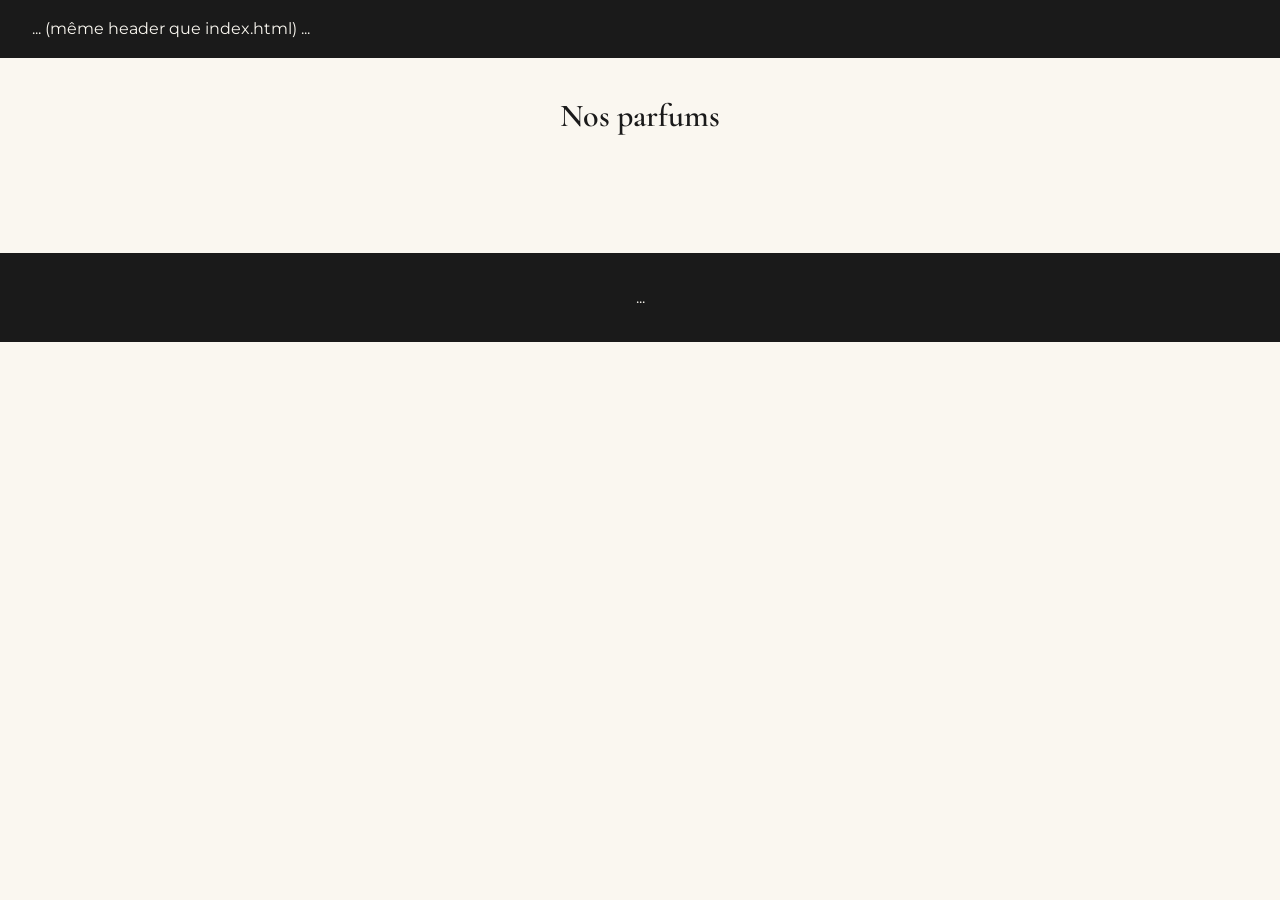
==== catalogue.html @ a3ad4ce0 "premiere version du site luxury Scent" ====
<!DOCTYPE html>
<html lang="fr">
<head>
    <meta charset="UTF-8">
    <title>Catalogue - Luxury Scent</title>
    <link rel="stylesheet" href="style.css">
    <link href="https://fonts.googleapis.com/css2?family=Montserrat:wght@300;400;600&family=Cormorant+Garamond:wght@400;600&display=swap" rel="stylesheet">
</head>
<body>
    <header>... (même header que index.html) ...</header>
    <main>
        <h1 style="text-align:center; margin-top:2rem;">Nos parfums</h1>
        <div class="grid-produits" id="catalogue-grid"></div>
    </main>
    <footer>...</footer>
    <script src="script.js"></script>
</body>
</html>
---- style.css ----
/* RESET & BASE */
* {
    margin: 0;
    padding: 0;
    box-sizing: border-box;
}

body {
    font-family: 'Montserrat', sans-serif;
    background-color: #FAF7F0;
    color: #1A1A1A;
    line-height: 1.6;
}

h1, h2, h3, .logo {
    font-family: 'Cormorant Garamond', serif;
    font-weight: 600;
}

/* HEADER */
header {
    background-color: #1A1A1A;
    color: #FAF7F0;
    padding: 1rem 2rem;
    display: flex;
    justify-content: space-between;
    align-items: center;
    flex-wrap: wrap;
}

.logo {
    font-size: 1.8rem;
    letter-spacing: 2px;
    color: #B8960A;
}

nav a {
    color: #FAF7F0;
    text-decoration: none;
    margin-left: 1.5rem;
    font-weight: 400;
    transition: color 0.3s;
}

nav a:hover {
    color: #B8960A;
}

/* BOUTONS */
.btn-gold {
    display: inline-block;
    background-color: #B8960A;
    color: #1A1A1A;
    padding: 0.8rem 1.8rem;
    text-decoration: none;
    font-weight: 600;
    border-radius: 30px;
    transition: background 0.3s;
}

.btn-gold:hover {
    background-color: #9a7a08;
}

/* HERO */
.hero {
    background: linear-gradient(rgba(0,0,0,0.5), rgba(0,0,0,0.5)), url('images/hero-bg.jpg') center/cover;
    height: 60vh;
    display: flex;
    flex-direction: column;
    justify-content: center;
    align-items: center;
    text-align: center;
    color: white;
    padding: 2rem;
}

.hero h1 {
    font-size: 3rem;
    margin-bottom: 1rem;
}

/* GRILLE PRODUITS */
.grid-produits {
    display: grid;
    grid-template-columns: repeat(auto-fit, minmax(280px, 1fr));
    gap: 2rem;
    padding: 2rem;
    max-width: 1200px;
    margin: auto;
}

.produit-card {
    background: white;
    border-radius: 12px;
    overflow: hidden;
    box-shadow: 0 4px 12px rgba(0,0,0,0.1);
    transition: transform 0.2s;
}

.produit-card:hover {
    transform: translateY(-5px);
}

.produit-card img {
    width: 100%;
    height: 250px;
    object-fit: cover;
}

.produit-card h3 {
    margin: 1rem 1rem 0.5rem;
    font-size: 1.5rem;
}

.produit-card p {
    margin: 0 1rem 1rem;
    color: #555;
}

.prix {
    font-weight: bold;
    color: #B8960A;
    font-size: 1.3rem;
    margin: 0 1rem;
}

.btn-ajout {
    display: block;
    background: #1A1A1A;
    color: white;
    text-align: center;
    padding: 0.7rem;
    text-decoration: none;
    margin: 1rem;
    border-radius: 40px;
    transition: background 0.3s;
}

.btn-ajout:hover {
    background: #B8960A;
    color: #1A1A1A;
}

/* FORMULAIRES (quiz, contact) */
.form-quiz, .form-contact {
    max-width: 600px;
    margin: 2rem auto;
    background: white;
    padding: 2rem;
    border-radius: 20px;
    box-shadow: 0 4px 20px rgba(0,0,0,0.05);
}

.form-group {
    margin-bottom: 1.5rem;
}

label {
    display: block;
    margin-bottom: 0.5rem;
    font-weight: 600;
}

select, input, textarea {
    width: 100%;
    padding: 0.7rem;
    border: 1px solid #ddd;
    border-radius: 8px;
    font-family: inherit;
}

button {
    background-color: #B8960A;
    border: none;
    padding: 0.8rem 1.5rem;
    font-weight: bold;
    cursor: pointer;
    border-radius: 40px;
    width: 100%;
    font-size: 1rem;
}

/* PANIER */
.panier-recap {
    max-width: 800px;
    margin: 2rem auto;
    background: white;
    padding: 1.5rem;
    border-radius: 20px;
}

.panier-item {
    display: flex;
    justify-content: space-between;
    border-bottom: 1px solid #eee;
    padding: 1rem 0;
}

/* FOOTER */
footer {
    background: #1A1A1A;
    color: #FAF7F0;
    text-align: center;
    padding: 2rem;
    margin-top: 3rem;
}
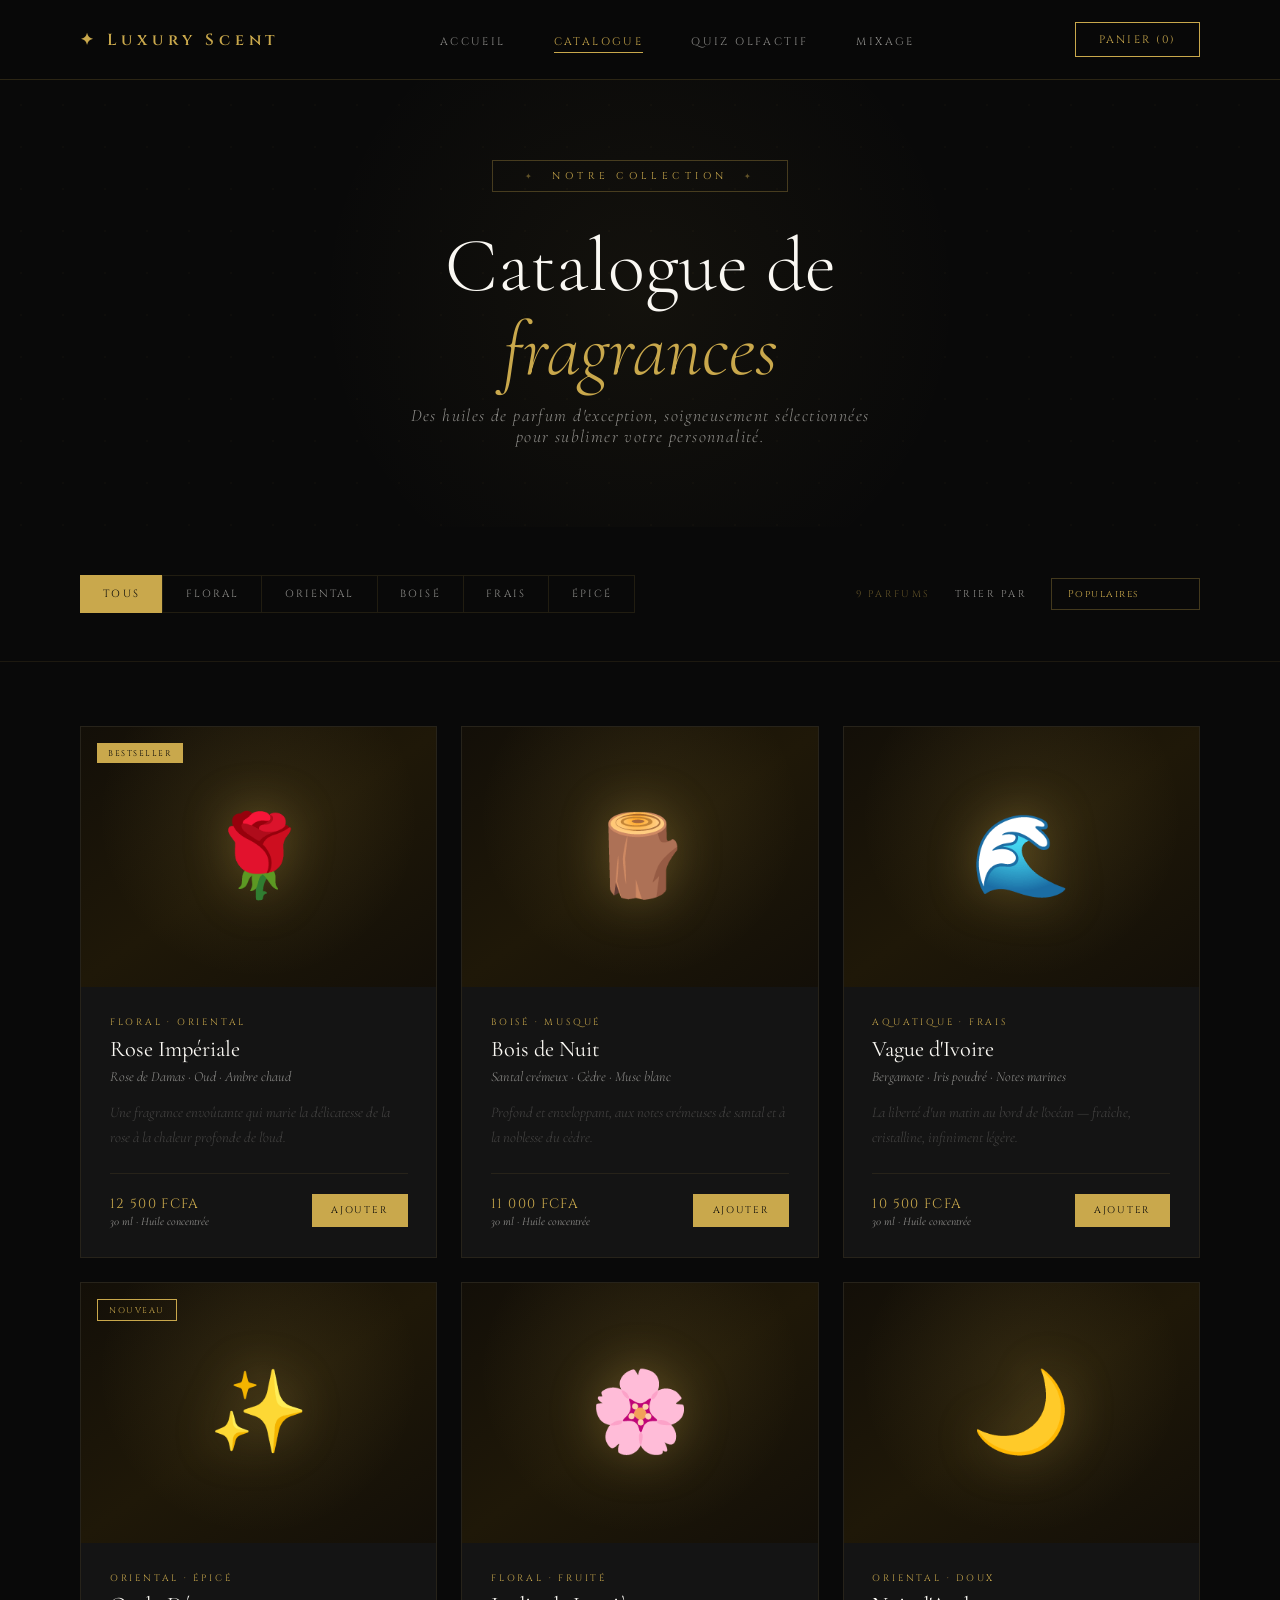
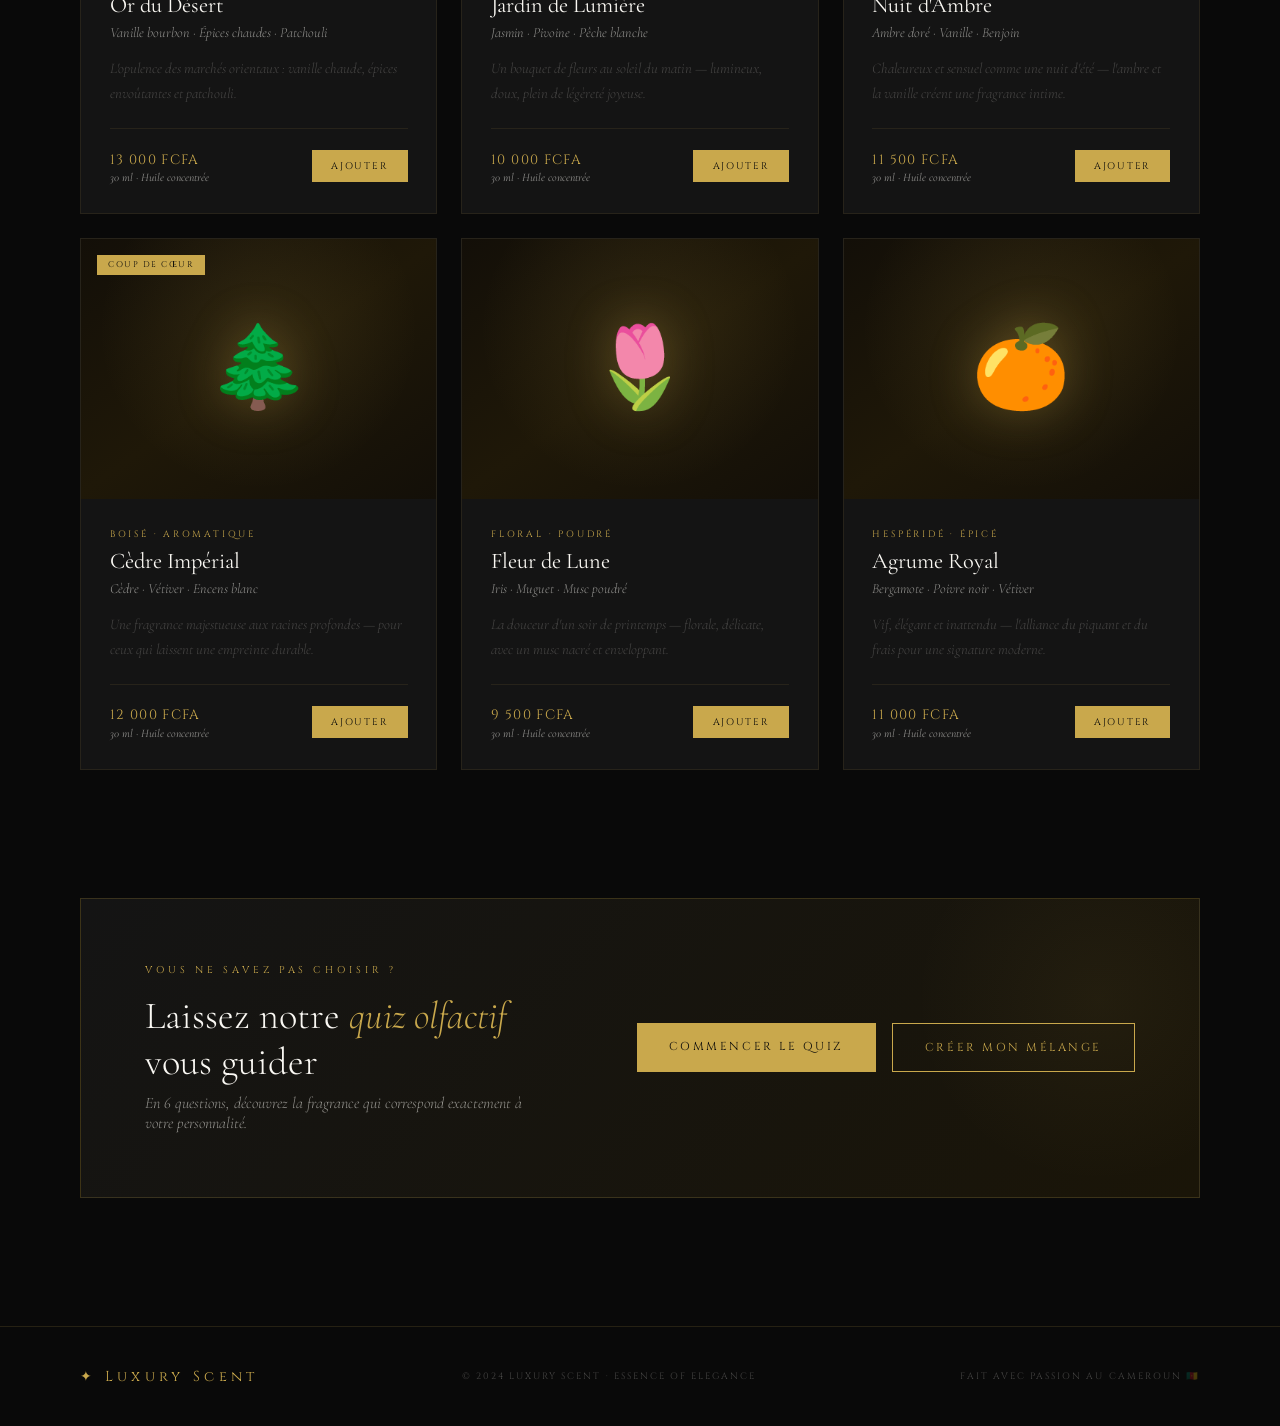
==== commit deff7f5e: "Update catalogue.html" ====
--- a/catalogue.html
+++ b/catalogue.html
@@ -1,18 +1,519 @@
 <!DOCTYPE html>
 <html lang="fr">
 <head>
-    <meta charset="UTF-8">
-    <title>Catalogue - Luxury Scent</title>
-    <link rel="stylesheet" href="style.css">
-    <link href="https://fonts.googleapis.com/css2?family=Montserrat:wght@300;400;600&family=Cormorant+Garamond:wght@400;600&display=swap" rel="stylesheet">
+  <meta charset="UTF-8" />
+  <meta name="viewport" content="width=device-width, initial-scale=1.0" />
+  <title>Catalogue — Luxury Scent</title>
+  <link rel="preconnect" href="https://fonts.googleapis.com" />
+  <link rel="preconnect" href="https://fonts.gstatic.com" crossorigin />
+  <link href="https://fonts.googleapis.com/css2?family=Cormorant+Garamond:ital,wght@0,300;0,400;0,500;1,300;1,400;1,500&family=Cinzel:wght@400;500;600&display=swap" rel="stylesheet" />
+  <style>
+    *, *::before, *::after { margin: 0; padding: 0; box-sizing: border-box; }
+    :root {
+      --gold:#C9A84C; --gold-light:#E8C97A; --gold-dim:rgba(201,168,76,0.30);
+      --gold-subtle:rgba(201,168,76,0.08); --black:#090909; --black-soft:#0E0E0E;
+      --black-card:#141414; --black-hover:#1C1C1C; --white:#FAF8F3;
+      --white-muted:rgba(250,248,243,0.55); --white-dim:rgba(250,248,243,0.22);
+    }
+    html { scroll-behavior: smooth; }
+    body { background:var(--black); color:var(--white); font-family:'Cormorant Garamond',Georgia,serif; -webkit-font-smoothing:antialiased; overflow-x:hidden; }
+    a { text-decoration:none; color:inherit; }
+    ::-webkit-scrollbar { width:4px; }
+    ::-webkit-scrollbar-track { background:var(--black); }
+    ::-webkit-scrollbar-thumb { background:var(--gold-dim); border-radius:2px; }
+
+    nav {
+      position:fixed; top:0; left:0; right:0; z-index:999;
+      display:flex; align-items:center; justify-content:space-between;
+      padding:1.4rem 5rem; background:rgba(9,9,9,0.96);
+      border-bottom:0.5px solid rgba(201,168,76,0.18); backdrop-filter:blur(12px);
+    }
+    .nav-logo { font-family:'Cinzel',serif; font-size:1rem; font-weight:600; letter-spacing:0.3em; color:var(--gold); }
+    .nav-links { display:flex; gap:3rem; list-style:none; }
+    .nav-links a { font-family:'Cinzel',serif; font-size:0.68rem; letter-spacing:0.22em; color:var(--white-muted); text-transform:uppercase; transition:color 0.3s; position:relative; }
+    .nav-links a::after { content:''; position:absolute; bottom:-4px; left:0; width:0; height:0.5px; background:var(--gold); transition:width 0.3s; }
+    .nav-links a:hover, .nav-links a.active { color:var(--gold); }
+    .nav-links a:hover::after, .nav-links a.active::after { width:100%; }
+    .nav-cta { font-family:'Cinzel',serif; font-size:0.68rem; letter-spacing:0.2em; color:var(--gold); border:0.5px solid var(--gold); padding:0.55rem 1.4rem; text-transform:uppercase; transition:all 0.3s; }
+    .nav-cta:hover { background:var(--gold); color:var(--black); }
+
+    .page-header { padding:10rem 5rem 5rem; text-align:center; position:relative; overflow:hidden; }
+    .page-header::before { content:''; position:absolute; top:-10%; left:50%; transform:translateX(-50%); width:700px; height:700px; background:radial-gradient(circle,rgba(201,168,76,0.055) 0%,transparent 65%); pointer-events:none; }
+    .page-header::after { content:''; position:absolute; inset:0; background-image:radial-gradient(circle,rgba(201,168,76,0.05) 1px,transparent 1px); background-size:42px 42px; pointer-events:none; opacity:0.5; }
+    .page-header-inner { position:relative; z-index:1; }
+    .page-eyebrow { display:inline-flex; align-items:center; gap:1rem; font-family:'Cinzel',serif; font-size:0.62rem; letter-spacing:0.45em; color:var(--gold); border:0.5px solid var(--gold-dim); padding:0.5rem 2rem; margin-bottom:2rem; text-transform:uppercase; }
+    .page-eyebrow span { opacity:0.45; font-size:0.5rem; }
+    .page-title { font-family:'Cormorant Garamond',serif; font-size:clamp(2.8rem,6vw,5rem); font-weight:300; line-height:1.1; color:var(--white); margin-bottom:0.75rem; }
+    .page-title em { font-style:italic; color:var(--gold); }
+    .page-subtitle { font-size:1.1rem; font-weight:300; font-style:italic; color:var(--white-muted); letter-spacing:0.08em; max-width:480px; margin:0 auto; }
+
+    .filter-section { padding:3rem 5rem; border-bottom:0.5px solid rgba(201,168,76,0.1); display:flex; align-items:center; justify-content:space-between; gap:2rem; flex-wrap:wrap; }
+    .filter-tabs { display:flex; gap:0; flex-wrap:wrap; }
+    .filter-tab { font-family:'Cinzel',serif; font-size:0.65rem; letter-spacing:0.2em; text-transform:uppercase; color:var(--white-muted); background:transparent; border:0.5px solid rgba(201,168,76,0.12); border-right:none; padding:0.7rem 1.4rem; cursor:pointer; transition:all 0.3s; }
+    .filter-tab:last-child { border-right:0.5px solid rgba(201,168,76,0.12); }
+    .filter-tab:hover { color:var(--gold); border-color:rgba(201,168,76,0.3); background:var(--gold-subtle); }
+    .filter-tab.active { color:var(--black); background:var(--gold); border-color:var(--gold); }
+    .filter-right { display:flex; align-items:center; gap:1.5rem; }
+    .sort-label { font-family:'Cinzel',serif; font-size:0.62rem; letter-spacing:0.25em; color:var(--white-muted); text-transform:uppercase; }
+    .sort-select { font-family:'Cinzel',serif; font-size:0.62rem; letter-spacing:0.15em; color:var(--gold); background:transparent; border:0.5px solid var(--gold-dim); padding:0.5rem 1rem; cursor:pointer; outline:none; appearance:none; }
+    .sort-select option { background:var(--black-card); color:var(--white); }
+    .results-count { font-family:'Cinzel',serif; font-size:0.6rem; letter-spacing:0.25em; color:rgba(201,168,76,0.45); text-transform:uppercase; }
+
+    .catalogue-section { padding:4rem 5rem 8rem; }
+    .products-grid { display:grid; grid-template-columns:repeat(3,1fr); gap:1.5rem; }
+
+    .prod-card { background:var(--black-card); border:0.5px solid rgba(201,168,76,0.1); overflow:hidden; transition:all 0.4s cubic-bezier(.16,1,.3,1); cursor:pointer; display:flex; flex-direction:column; }
+    .prod-card:hover { border-color:rgba(201,168,76,0.45); transform:translateY(-6px); box-shadow:0 24px 60px rgba(0,0,0,0.6); }
+    .prod-card.hidden { display:none; }
+
+    .prod-visual { height:260px; background:linear-gradient(145deg,#130F08,#1F1808,#130F08); display:flex; align-items:center; justify-content:center; position:relative; overflow:hidden; }
+    .prod-visual::before { content:''; position:absolute; inset:0; background:radial-gradient(circle at 50% 35%,rgba(201,168,76,0.12),transparent 65%); }
+    .prod-visual-emoji { font-size:5rem; position:relative; z-index:1; filter:drop-shadow(0 0 24px rgba(201,168,76,0.3)); transition:transform 0.4s; }
+    .prod-card:hover .prod-visual-emoji { transform:scale(1.1); }
+    .prod-badges { position:absolute; top:1rem; left:1rem; display:flex; flex-direction:column; gap:0.4rem; z-index:2; }
+    .badge { font-family:'Cinzel',serif; font-size:0.52rem; letter-spacing:0.18em; padding:0.28rem 0.7rem; text-transform:uppercase; width:fit-content; }
+    .badge-gold { background:var(--gold); color:var(--black); }
+    .badge-outline { border:0.5px solid var(--gold); color:var(--gold); background:transparent; }
+    .prod-actions { position:absolute; bottom:0; left:0; right:0; background:linear-gradient(0deg,rgba(9,9,9,0.85) 0%,transparent 100%); padding:1.5rem; display:flex; gap:0.6rem; justify-content:center; transform:translateY(100%); transition:transform 0.35s cubic-bezier(.16,1,.3,1); z-index:3; }
+    .prod-card:hover .prod-actions { transform:translateY(0); }
+    .action-btn { font-family:'Cinzel',serif; font-size:0.58rem; letter-spacing:0.18em; text-transform:uppercase; padding:0.5rem 1rem; border:none; cursor:pointer; transition:all 0.25s; }
+    .action-btn-gold { background:var(--gold); color:var(--black); }
+    .action-btn-gold:hover { background:var(--gold-light); }
+    .action-btn-outline { background:transparent; border:0.5px solid rgba(250,248,243,0.4); color:var(--white); }
+    .action-btn-outline:hover { border-color:var(--gold); color:var(--gold); }
+
+    .prod-body { padding:1.8rem; flex:1; display:flex; flex-direction:column; }
+    .prod-family { font-family:'Cinzel',serif; font-size:0.58rem; letter-spacing:0.3em; color:var(--gold); text-transform:uppercase; display:block; margin-bottom:0.45rem; }
+    .prod-name { font-family:'Cormorant Garamond',serif; font-size:1.4rem; font-weight:400; color:var(--white); margin-bottom:0.25rem; }
+    .prod-notes { font-size:0.88rem; font-weight:300; font-style:italic; color:var(--white-muted); line-height:1.55; margin-bottom:0.75rem; }
+    .prod-desc { font-size:0.92rem; font-weight:300; font-style:italic; color:var(--white-dim); line-height:1.7; flex:1; margin-bottom:1.4rem; }
+    .prod-footer { display:flex; justify-content:space-between; align-items:center; border-top:0.5px solid rgba(201,168,76,0.1); padding-top:1.2rem; }
+    .prod-price { font-family:'Cinzel',serif; font-size:0.85rem; letter-spacing:0.1em; color:var(--gold); }
+    .prod-price-sub { font-size:0.72rem; color:var(--white-muted); font-style:italic; font-family:'Cormorant Garamond',serif; display:block; margin-top:0.1rem; }
+    .prod-btn { font-family:'Cinzel',serif; font-size:0.6rem; letter-spacing:0.18em; text-transform:uppercase; color:var(--black); background:var(--gold); border:none; padding:0.6rem 1.2rem; cursor:pointer; transition:all 0.25s; }
+    .prod-btn:hover { background:var(--gold-light); }
+    .prod-btn.added { background:#3a6b2a; color:#fff; }
+
+    .empty-state { display:none; text-align:center; padding:6rem 2rem; grid-column:1/-1; }
+    .empty-state.show { display:block; }
+    .empty-icon { font-size:3rem; margin-bottom:1.5rem; opacity:0.4; }
+    .empty-title { font-family:'Cinzel',serif; font-size:0.85rem; letter-spacing:0.2em; color:var(--gold); text-transform:uppercase; margin-bottom:0.75rem; }
+    .empty-text { font-size:1rem; font-style:italic; color:var(--white-muted); }
+
+    .cta-banner { margin:0 5rem 8rem; border:0.5px solid rgba(201,168,76,0.2); background:linear-gradient(135deg,var(--black-card) 0%,#1a1508 100%); padding:4rem; display:flex; align-items:center; justify-content:space-between; gap:3rem; position:relative; overflow:hidden; }
+    .cta-banner::before { content:''; position:absolute; right:-100px; top:-100px; width:400px; height:400px; background:radial-gradient(circle,rgba(201,168,76,0.06) 0%,transparent 65%); pointer-events:none; }
+    .cta-banner-text { position:relative; z-index:1; }
+    .cta-label { font-family:'Cinzel',serif; font-size:0.62rem; letter-spacing:0.4em; color:var(--gold); text-transform:uppercase; display:block; margin-bottom:1rem; }
+    .cta-title { font-family:'Cormorant Garamond',serif; font-size:clamp(1.8rem,3vw,2.4rem); font-weight:300; color:var(--white); margin-bottom:0.5rem; }
+    .cta-title em { font-style:italic; color:var(--gold); }
+    .cta-sub { font-size:1rem; font-weight:300; font-style:italic; color:var(--white-muted); max-width:400px; }
+    .cta-btns { display:flex; gap:1rem; flex-shrink:0; flex-wrap:wrap; position:relative; z-index:1; }
+    .btn-gold { font-family:'Cinzel',serif; font-size:0.72rem; letter-spacing:0.22em; text-transform:uppercase; color:var(--black); background:var(--gold); border:none; padding:1rem 2rem; cursor:pointer; transition:all 0.3s; display:inline-block; text-decoration:none; }
+    .btn-gold:hover { background:var(--gold-light); transform:translateY(-2px); }
+    .btn-outline { font-family:'Cinzel',serif; font-size:0.72rem; letter-spacing:0.22em; text-transform:uppercase; color:var(--gold); background:transparent; border:0.5px solid var(--gold); padding:1rem 2rem; cursor:pointer; transition:all 0.3s; display:inline-block; text-decoration:none; }
+    .btn-outline:hover { background:var(--gold-subtle); }
+
+    .modal-overlay { display:none; position:fixed; inset:0; z-index:1000; background:rgba(0,0,0,0.85); backdrop-filter:blur(8px); align-items:center; justify-content:center; padding:2rem; }
+    .modal-overlay.open { display:flex; }
+    .modal { background:var(--black-card); border:0.5px solid rgba(201,168,76,0.25); max-width:720px; width:100%; max-height:90vh; overflow-y:auto; animation:modalIn 0.4s cubic-bezier(.16,1,.3,1) both; position:relative; }
+    @keyframes modalIn { from{opacity:0;transform:scale(0.95) translateY(20px)} to{opacity:1;transform:scale(1) translateY(0)} }
+    .modal-close { position:absolute; top:1.2rem; right:1.5rem; font-family:'Cinzel',serif; font-size:0.7rem; letter-spacing:0.2em; color:var(--white-muted); background:none; border:none; cursor:pointer; transition:color 0.3s; text-transform:uppercase; }
+    .modal-close:hover { color:var(--gold); }
+    .modal-top { height:280px; background:linear-gradient(145deg,#130F08,#2a2010,#130F08); display:flex; align-items:center; justify-content:center; position:relative; }
+    .modal-top::before { content:''; position:absolute; inset:0; background:radial-gradient(circle at 50% 40%,rgba(201,168,76,0.12),transparent 65%); }
+    .modal-emoji { font-size:6rem; position:relative; z-index:1; }
+    .modal-body { padding:2.5rem; }
+    .modal-family { font-family:'Cinzel',serif; font-size:0.6rem; letter-spacing:0.32em; color:var(--gold); text-transform:uppercase; margin-bottom:0.5rem; }
+    .modal-name { font-family:'Cormorant Garamond',serif; font-size:2.2rem; font-weight:400; color:var(--white); margin-bottom:0.3rem; }
+    .modal-hr { width:50px; height:0.5px; background:linear-gradient(90deg,var(--gold),transparent); margin:1.5rem 0; }
+    .modal-notes-label { font-family:'Cinzel',serif; font-size:0.6rem; letter-spacing:0.3em; color:rgba(201,168,76,0.5); text-transform:uppercase; margin-bottom:0.75rem; }
+    .modal-notes-row { display:flex; gap:0.6rem; flex-wrap:wrap; margin-bottom:1.8rem; }
+    .note-pill { font-family:'Cinzel',serif; font-size:0.58rem; letter-spacing:0.15em; border:0.5px solid var(--gold-dim); color:var(--gold); padding:0.3rem 0.85rem; text-transform:uppercase; }
+    .modal-desc { font-size:1.05rem; font-weight:300; font-style:italic; color:var(--white-muted); line-height:1.8; margin-bottom:2rem; }
+    .modal-footer { display:flex; justify-content:space-between; align-items:center; border-top:0.5px solid rgba(201,168,76,0.12); padding-top:1.5rem; }
+    .modal-price { font-family:'Cinzel',serif; font-size:1rem; color:var(--gold); }
+    .modal-btns { display:flex; gap:0.8rem; }
+
+    footer { background:var(--black); border-top:0.5px solid rgba(201,168,76,0.15); padding:2.5rem 5rem; display:flex; justify-content:space-between; align-items:center; }
+    .footer-logo { font-family:'Cinzel',serif; font-size:0.9rem; letter-spacing:0.3em; color:var(--gold); }
+    .footer-text { font-family:'Cinzel',serif; font-size:0.58rem; letter-spacing:0.22em; color:rgba(250,248,243,0.25); text-transform:uppercase; }
+
+    .reveal { opacity:0; transform:translateY(24px); transition:opacity 0.7s cubic-bezier(.16,1,.3,1),transform 0.7s cubic-bezier(.16,1,.3,1); }
+    .reveal.visible { opacity:1; transform:translateY(0); }
+
+    @media (max-width:1024px) { nav{padding:1.2rem 2.5rem} .page-header,.filter-section,.catalogue-section{padding-left:2.5rem;padding-right:2.5rem} .cta-banner{margin-left:2.5rem;margin-right:2.5rem} .products-grid{grid-template-columns:repeat(2,1fr)} }
+    @media (max-width:640px) { nav{padding:1rem 1.5rem} .nav-links{display:none} .page-header,.filter-section,.catalogue-section{padding-left:1.5rem;padding-right:1.5rem} .cta-banner{margin:0 1.5rem 5rem;padding:2.5rem;flex-direction:column} .products-grid{grid-template-columns:1fr} .filter-section{flex-direction:column;align-items:flex-start} footer{flex-direction:column;gap:0.75rem;padding:2rem 1.5rem;text-align:center} }
+  </style>
 </head>
 <body>
-    <header>... (même header que index.html) ...</header>
-    <main>
-        <h1 style="text-align:center; margin-top:2rem;">Nos parfums</h1>
-        <div class="grid-produits" id="catalogue-grid"></div>
-    </main>
-    <footer>...</footer>
-    <script src="script.js"></script>
+
+<nav>
+  <div class="nav-logo">✦ Luxury Scent</div>
+  <ul class="nav-links">
+    <li><a href="index.html">Accueil</a></li>
+    <li><a href="catalogue.html" class="active">Catalogue</a></li>
+    <li><a href="quiz.html">Quiz Olfactif</a></li>
+    <li><a href="mixage.html">Mixage</a></li>
+  </ul>
+  <a href="panier.html" class="nav-cta">Panier (<span id="cart-count">0</span>)</a>
+</nav>
+
+<div class="page-header">
+  <div class="page-header-inner">
+    <div class="page-eyebrow"><span>✦</span> Notre Collection <span>✦</span></div>
+    <h1 class="page-title">Catalogue de<br><em>fragrances</em></h1>
+    <p class="page-subtitle">Des huiles de parfum d'exception, soigneusement sélectionnées pour sublimer votre personnalité.</p>
+  </div>
+</div>
+
+<div class="filter-section reveal">
+  <div class="filter-tabs" id="filter-tabs">
+    <button class="filter-tab active" data-filter="tous">Tous</button>
+    <button class="filter-tab" data-filter="floral">Floral</button>
+    <button class="filter-tab" data-filter="oriental">Oriental</button>
+    <button class="filter-tab" data-filter="boise">Boisé</button>
+    <button class="filter-tab" data-filter="frais">Frais</button>
+    <button class="filter-tab" data-filter="epice">Épicé</button>
+  </div>
+  <div class="filter-right">
+    <span class="results-count" id="results-count">9 parfums</span>
+    <span class="sort-label">Trier par</span>
+    <select class="sort-select" id="sort-select" onchange="sortProducts()">
+      <option value="default">Populaires</option>
+      <option value="price-asc">Prix croissant</option>
+      <option value="price-desc">Prix décroissant</option>
+      <option value="name">Nom A–Z</option>
+    </select>
+  </div>
+</div>
+
+<section class="catalogue-section">
+  <div class="products-grid" id="products-grid">
+
+    <div class="prod-card reveal" data-category="floral oriental" data-price="12500" data-name="Rose Impériale">
+      <div class="prod-visual">
+        <div class="prod-badges"><span class="badge badge-gold">Bestseller</span></div>
+        <span class="prod-visual-emoji">🌹</span>
+        <div class="prod-actions">
+          <button class="action-btn action-btn-gold" onclick="addToCart(event,'Rose Impériale')">Ajouter</button>
+          <button class="action-btn action-btn-outline" onclick="openModal(event,'rose')">Détails</button>
+        </div>
+      </div>
+      <div class="prod-body">
+        <span class="prod-family">Floral · Oriental</span>
+        <div class="prod-name">Rose Impériale</div>
+        <div class="prod-notes">Rose de Damas · Oud · Ambre chaud</div>
+        <p class="prod-desc">Une fragrance envoûtante qui marie la délicatesse de la rose à la chaleur profonde de l'oud.</p>
+        <div class="prod-footer">
+          <div><span class="prod-price">12 500 FCFA</span><span class="prod-price-sub">30 ml · Huile concentrée</span></div>
+          <button class="prod-btn" onclick="addToCart(event,'Rose Impériale')">Ajouter</button>
+        </div>
+      </div>
+    </div>
+
+    <div class="prod-card reveal" data-category="boise" data-price="11000" data-name="Bois de Nuit" style="transition-delay:0.05s">
+      <div class="prod-visual">
+        <span class="prod-visual-emoji">🪵</span>
+        <div class="prod-actions">
+          <button class="action-btn action-btn-gold" onclick="addToCart(event,'Bois de Nuit')">Ajouter</button>
+          <button class="action-btn action-btn-outline" onclick="openModal(event,'bois')">Détails</button>
+        </div>
+      </div>
+      <div class="prod-body">
+        <span class="prod-family">Boisé · Musqué</span>
+        <div class="prod-name">Bois de Nuit</div>
+        <div class="prod-notes">Santal crémeux · Cèdre · Musc blanc</div>
+        <p class="prod-desc">Profond et enveloppant, aux notes crémeuses de santal et à la noblesse du cèdre.</p>
+        <div class="prod-footer">
+          <div><span class="prod-price">11 000 FCFA</span><span class="prod-price-sub">30 ml · Huile concentrée</span></div>
+          <button class="prod-btn" onclick="addToCart(event,'Bois de Nuit')">Ajouter</button>
+        </div>
+      </div>
+    </div>
+
+    <div class="prod-card reveal" data-category="frais" data-price="10500" data-name="Vague Ivoire" style="transition-delay:0.10s">
+      <div class="prod-visual">
+        <span class="prod-visual-emoji">🌊</span>
+        <div class="prod-actions">
+          <button class="action-btn action-btn-gold" onclick="addToCart(event,'Vague Ivoire')">Ajouter</button>
+          <button class="action-btn action-btn-outline" onclick="openModal(event,'vague')">Détails</button>
+        </div>
+      </div>
+      <div class="prod-body">
+        <span class="prod-family">Aquatique · Frais</span>
+        <div class="prod-name">Vague d'Ivoire</div>
+        <div class="prod-notes">Bergamote · Iris poudré · Notes marines</div>
+        <p class="prod-desc">La liberté d'un matin au bord de l'océan — fraîche, cristalline, infiniment légère.</p>
+        <div class="prod-footer">
+          <div><span class="prod-price">10 500 FCFA</span><span class="prod-price-sub">30 ml · Huile concentrée</span></div>
+          <button class="prod-btn" onclick="addToCart(event,'Vague Ivoire')">Ajouter</button>
+        </div>
+      </div>
+    </div>
+
+    <div class="prod-card reveal" data-category="oriental epice" data-price="13000" data-name="Or du Désert" style="transition-delay:0.15s">
+      <div class="prod-visual">
+        <div class="prod-badges"><span class="badge badge-outline">Nouveau</span></div>
+        <span class="prod-visual-emoji">✨</span>
+        <div class="prod-actions">
+          <button class="action-btn action-btn-gold" onclick="addToCart(event,'Or du Désert')">Ajouter</button>
+          <button class="action-btn action-btn-outline" onclick="openModal(event,'desert')">Détails</button>
+        </div>
+      </div>
+      <div class="prod-body">
+        <span class="prod-family">Oriental · Épicé</span>
+        <div class="prod-name">Or du Désert</div>
+        <div class="prod-notes">Vanille bourbon · Épices chaudes · Patchouli</div>
+        <p class="prod-desc">L'opulence des marchés orientaux : vanille chaude, épices envoûtantes et patchouli.</p>
+        <div class="prod-footer">
+          <div><span class="prod-price">13 000 FCFA</span><span class="prod-price-sub">30 ml · Huile concentrée</span></div>
+          <button class="prod-btn" onclick="addToCart(event,'Or du Désert')">Ajouter</button>
+        </div>
+      </div>
+    </div>
+
+    <div class="prod-card reveal" data-category="floral frais" data-price="10000" data-name="Jardin de Lumière" style="transition-delay:0.20s">
+      <div class="prod-visual">
+        <span class="prod-visual-emoji">🌸</span>
+        <div class="prod-actions">
+          <button class="action-btn action-btn-gold" onclick="addToCart(event,'Jardin de Lumière')">Ajouter</button>
+          <button class="action-btn action-btn-outline" onclick="openModal(event,'jardin')">Détails</button>
+        </div>
+      </div>
+      <div class="prod-body">
+        <span class="prod-family">Floral · Fruité</span>
+        <div class="prod-name">Jardin de Lumière</div>
+        <div class="prod-notes">Jasmin · Pivoine · Pêche blanche</div>
+        <p class="prod-desc">Un bouquet de fleurs au soleil du matin — lumineux, doux, plein de légèreté joyeuse.</p>
+        <div class="prod-footer">
+          <div><span class="prod-price">10 000 FCFA</span><span class="prod-price-sub">30 ml · Huile concentrée</span></div>
+          <button class="prod-btn" onclick="addToCart(event,'Jardin de Lumière')">Ajouter</button>
+        </div>
+      </div>
+    </div>
+
+    <div class="prod-card reveal" data-category="oriental" data-price="11500" data-name="Nuit Ambre" style="transition-delay:0.25s">
+      <div class="prod-visual">
+        <span class="prod-visual-emoji">🌙</span>
+        <div class="prod-actions">
+          <button class="action-btn action-btn-gold" onclick="addToCart(event,'Nuit Ambre')">Ajouter</button>
+          <button class="action-btn action-btn-outline" onclick="openModal(event,'ambre')">Détails</button>
+        </div>
+      </div>
+      <div class="prod-body">
+        <span class="prod-family">Oriental · Doux</span>
+        <div class="prod-name">Nuit d'Ambre</div>
+        <div class="prod-notes">Ambre doré · Vanille · Benjoin</div>
+        <p class="prod-desc">Chaleureux et sensuel comme une nuit d'été — l'ambre et la vanille créent une fragrance intime.</p>
+        <div class="prod-footer">
+          <div><span class="prod-price">11 500 FCFA</span><span class="prod-price-sub">30 ml · Huile concentrée</span></div>
+          <button class="prod-btn" onclick="addToCart(event,'Nuit Ambre')">Ajouter</button>
+        </div>
+      </div>
+    </div>
+
+    <div class="prod-card reveal" data-category="boise epice" data-price="12000" data-name="Cèdre Impérial" style="transition-delay:0.30s">
+      <div class="prod-visual">
+        <div class="prod-badges"><span class="badge badge-gold">Coup de cœur</span></div>
+        <span class="prod-visual-emoji">🌲</span>
+        <div class="prod-actions">
+          <button class="action-btn action-btn-gold" onclick="addToCart(event,'Cèdre Impérial')">Ajouter</button>
+          <button class="action-btn action-btn-outline" onclick="openModal(event,'cedre')">Détails</button>
+        </div>
+      </div>
+      <div class="prod-body">
+        <span class="prod-family">Boisé · Aromatique</span>
+        <div class="prod-name">Cèdre Impérial</div>
+        <div class="prod-notes">Cèdre · Vétiver · Encens blanc</div>
+        <p class="prod-desc">Une fragrance majestueuse aux racines profondes — pour ceux qui laissent une empreinte durable.</p>
+        <div class="prod-footer">
+          <div><span class="prod-price">12 000 FCFA</span><span class="prod-price-sub">30 ml · Huile concentrée</span></div>
+          <button class="prod-btn" onclick="addToCart(event,'Cèdre Impérial')">Ajouter</button>
+        </div>
+      </div>
+    </div>
+
+    <div class="prod-card reveal" data-category="floral" data-price="9500" data-name="Fleur de Lune" style="transition-delay:0.35s">
+      <div class="prod-visual">
+        <span class="prod-visual-emoji">🌷</span>
+        <div class="prod-actions">
+          <button class="action-btn action-btn-gold" onclick="addToCart(event,'Fleur de Lune')">Ajouter</button>
+          <button class="action-btn action-btn-outline" onclick="openModal(event,'lune')">Détails</button>
+        </div>
+      </div>
+      <div class="prod-body">
+        <span class="prod-family">Floral · Poudré</span>
+        <div class="prod-name">Fleur de Lune</div>
+        <div class="prod-notes">Iris · Muguet · Musc poudré</div>
+        <p class="prod-desc">La douceur d'un soir de printemps — florale, délicate, avec un musc nacré et enveloppant.</p>
+        <div class="prod-footer">
+          <div><span class="prod-price">9 500 FCFA</span><span class="prod-price-sub">30 ml · Huile concentrée</span></div>
+          <button class="prod-btn" onclick="addToCart(event,'Fleur de Lune')">Ajouter</button>
+        </div>
+      </div>
+    </div>
+
+    <div class="prod-card reveal" data-category="frais epice" data-price="11000" data-name="Agrume Royal" style="transition-delay:0.40s">
+      <div class="prod-visual">
+        <span class="prod-visual-emoji">🍊</span>
+        <div class="prod-actions">
+          <button class="action-btn action-btn-gold" onclick="addToCart(event,'Agrume Royal')">Ajouter</button>
+          <button class="action-btn action-btn-outline" onclick="openModal(event,'agrume')">Détails</button>
+        </div>
+      </div>
+      <div class="prod-body">
+        <span class="prod-family">Hespéridé · Épicé</span>
+        <div class="prod-name">Agrume Royal</div>
+        <div class="prod-notes">Bergamote · Poivre noir · Vétiver</div>
+        <p class="prod-desc">Vif, élégant et inattendu — l'alliance du piquant et du frais pour une signature moderne.</p>
+        <div class="prod-footer">
+          <div><span class="prod-price">11 000 FCFA</span><span class="prod-price-sub">30 ml · Huile concentrée</span></div>
+          <button class="prod-btn" onclick="addToCart(event,'Agrume Royal')">Ajouter</button>
+        </div>
+      </div>
+    </div>
+
+    <div class="empty-state" id="empty-state">
+      <div class="empty-icon">◈</div>
+      <div class="empty-title">Aucun résultat</div>
+      <p class="empty-text">Aucun parfum ne correspond à ce filtre pour le moment.</p>
+    </div>
+  </div>
+</section>
+
+<div class="cta-banner reveal">
+  <div class="cta-banner-text">
+    <span class="cta-label">Vous ne savez pas choisir ?</span>
+    <h2 class="cta-title">Laissez notre <em>quiz olfactif</em><br>vous guider</h2>
+    <p class="cta-sub">En 6 questions, découvrez la fragrance qui correspond exactement à votre personnalité.</p>
+  </div>
+  <div class="cta-btns">
+    <a href="quiz.html" class="btn-gold">Commencer le quiz</a>
+    <a href="mixage.html" class="btn-outline">Créer mon mélange</a>
+  </div>
+</div>
+
+<footer>
+  <div class="footer-logo">✦ Luxury Scent</div>
+  <div class="footer-text">© 2024 Luxury Scent · Essence of Elegance</div>
+  <div class="footer-text">Fait avec passion au Cameroun 🇨🇲</div>
+</footer>
+
+<!-- MODAL -->
+<div class="modal-overlay" id="modal-overlay" onclick="closeModalOutside(event)">
+  <div class="modal" id="modal">
+    <button class="modal-close" onclick="closeModal()">✕ Fermer</button>
+    <div class="modal-top"><span class="modal-emoji" id="modal-emoji">🌹</span></div>
+    <div class="modal-body">
+      <div class="modal-family" id="modal-family"></div>
+      <div class="modal-name" id="modal-name"></div>
+      <div class="modal-hr"></div>
+      <div class="modal-notes-label">Notes olfactives</div>
+      <div class="modal-notes-row" id="modal-notes-row"></div>
+      <p class="modal-desc" id="modal-desc"></p>
+      <div class="modal-footer">
+        <div>
+          <div class="modal-price" id="modal-price"></div>
+          <span style="font-size:0.85rem;font-style:italic;color:var(--white-muted)">30 ml · Huile concentrée</span>
+        </div>
+        <div class="modal-btns">
+          <button class="btn-gold" id="modal-add-btn">Ajouter au panier</button>
+          <button class="btn-outline" onclick="closeModal()">Fermer</button>
+        </div>
+      </div>
+    </div>
+  </div>
+</div>
+
+<script>
+  const parfumsData = {
+    rose:   {emoji:'🌹',family:'Floral · Oriental',name:'Rose Impériale',notes:['Rose de Damas','Oud précieux','Ambre chaud','Musc doux'],desc:"Une fragrance envoûtante qui marie la délicatesse de la rose de Damas à la chaleur profonde de l'oud. Son sillage puissant laisse une impression raffinée et mémorable.",price:'12 500 FCFA'},
+    bois:   {emoji:'🪵',family:'Boisé · Musqué',name:'Bois de Nuit',notes:['Santal crémeux','Cèdre noble','Musc blanc','Vétiver'],desc:"Profond et enveloppant, Bois de Nuit capture l'essence d'une forêt au crépuscule. Notes crémeuses de santal et cèdre noble pour une fragrance élégante et mystérieuse.",price:'11 000 FCFA'},
+    vague:  {emoji:'🌊',family:'Aquatique · Frais',name:"Vague d'Ivoire",notes:['Bergamote','Iris poudré','Notes marines','Cèdre blanc'],desc:"La liberté d'un matin au bord de l'océan, capturée en flacon. Fraîche, cristalline et infiniment légère, parfaite pour le quotidien.",price:'10 500 FCFA'},
+    desert: {emoji:'✨',family:'Oriental · Épicé',name:'Or du Désert',notes:['Vanille bourbon','Épices chaudes','Patchouli','Encens'],desc:"L'opulence des marchés orientaux distillée en un flacon d'exception. La vanille bourbon se marie aux épices dans un sillage envoûtant.",price:'13 000 FCFA'},
+    jardin: {emoji:'🌸',family:'Floral · Fruité',name:'Jardin de Lumière',notes:['Jasmin','Pivoine','Pêche blanche','Musc léger'],desc:"Un bouquet de fleurs au soleil du matin — lumineux, doux, plein de légèreté. Le jasmin et la pivoine s'épanouissent sur un fond de pêche blanche.",price:'10 000 FCFA'},
+    ambre:  {emoji:'🌙',family:'Oriental · Doux',name:"Nuit d'Ambre",notes:['Ambre doré','Vanille','Benjoin','Rose sèche'],desc:"Chaleureux et sensuel comme une nuit d'été. L'ambre et la vanille s'entrelacent au benjoin pour une fragrance intime et persistante.",price:'11 500 FCFA'},
+    cedre:  {emoji:'🌲',family:'Boisé · Aromatique',name:'Cèdre Impérial',notes:['Cèdre atlas','Vétiver','Encens blanc','Poivre rose'],desc:"Une fragrance majestueuse aux racines profondes. Le cèdre atlas s'élève avec grâce, soutenu par le vétiver et l'encens blanc. Pour ceux qui laissent une empreinte durable.",price:'12 000 FCFA'},
+    lune:   {emoji:'🌷',family:'Floral · Poudré',name:'Fleur de Lune',notes:['Iris','Muguet','Musc poudré','Ambre blanc'],desc:"La douceur d'un soir de printemps — florale, délicate et d'une élégance intemporelle. L'iris et le muguet sur un fond de musc nacré.",price:'9 500 FCFA'},
+    agrume: {emoji:'🍊',family:'Hespéridé · Épicé',name:'Agrume Royal',notes:['Bergamote','Poivre noir','Vétiver','Cèdre'],desc:"Vif, élégant et inattendu. La bergamote lumineuse s'allie au poivre noir dans un accord moderne et sophistiqué pour les esprits affirmés.",price:'11 000 FCFA'}
+  };
+
+  let cartCount = 0;
+
+  document.getElementById('filter-tabs').addEventListener('click', e => {
+    if (!e.target.classList.contains('filter-tab')) return;
+    document.querySelectorAll('.filter-tab').forEach(t => t.classList.remove('active'));
+    e.target.classList.add('active');
+    const filter = e.target.dataset.filter;
+    const cards = document.querySelectorAll('.prod-card');
+    let visible = 0;
+    cards.forEach(card => {
+      const cat = card.dataset.category || '';
+      const show = filter === 'tous' || cat.includes(filter);
+      card.classList.toggle('hidden', !show);
+      if (show) visible++;
+    });
+    document.getElementById('results-count').textContent = visible + (visible > 1 ? ' parfums' : ' parfum');
+    document.getElementById('empty-state').classList.toggle('show', visible === 0);
+  });
+
+  function sortProducts() {
+    const val = document.getElementById('sort-select').value;
+    const grid = document.getElementById('products-grid');
+    const cards = [...grid.querySelectorAll('.prod-card')];
+    cards.sort((a,b) => {
+      if (val==='price-asc') return parseInt(a.dataset.price)-parseInt(b.dataset.price);
+      if (val==='price-desc') return parseInt(b.dataset.price)-parseInt(a.dataset.price);
+      if (val==='name') return a.dataset.name.localeCompare(b.dataset.name);
+      return 0;
+    });
+    cards.forEach(c => grid.appendChild(c));
+  }
+
+  function addToCart(e, name) {
+    e.stopPropagation();
+    cartCount++;
+    document.getElementById('cart-count').textContent = cartCount;
+    const btn = e.currentTarget;
+    const orig = btn.textContent;
+    btn.textContent = '✓ Ajouté';
+    btn.classList.add('added');
+    setTimeout(() => { btn.textContent = orig; btn.classList.remove('added'); }, 1800);
+  }
+
+  function openModal(e, key) {
+    e.stopPropagation();
+    const p = parfumsData[key];
+    if (!p) return;
+    document.getElementById('modal-emoji').textContent = p.emoji;
+    document.getElementById('modal-family').textContent = p.family;
+    document.getElementById('modal-name').textContent = p.name;
+    document.getElementById('modal-desc').textContent = p.desc;
+    document.getElementById('modal-price').textContent = p.price;
+    document.getElementById('modal-notes-row').innerHTML = p.notes.map(n => `<span class="note-pill">${n}</span>`).join('');
+    document.getElementById('modal-add-btn').onclick = () => { cartCount++; document.getElementById('cart-count').textContent = cartCount; closeModal(); };
+    document.getElementById('modal-overlay').classList.add('open');
+    document.body.style.overflow = 'hidden';
+  }
+
+  function closeModal() {
+    document.getElementById('modal-overlay').classList.remove('open');
+    document.body.style.overflow = '';
+  }
+
+  function closeModalOutside(e) {
+    if (e.target === document.getElementById('modal-overlay')) closeModal();
+  }
+
+  document.addEventListener('keydown', e => { if (e.key === 'Escape') closeModal(); });
+
+  const reveals = document.querySelectorAll('.reveal');
+  const observer = new IntersectionObserver(entries => {
+    entries.forEach(entry => {
+      if (entry.isIntersecting) { entry.target.classList.add('visible'); observer.unobserve(entry.target); }
+    });
+  }, { threshold: 0.08, rootMargin: '0px 0px -50px 0px' });
+  reveals.forEach(el => observer.observe(el));
+</script>
 </body>
-</html>+</html>
